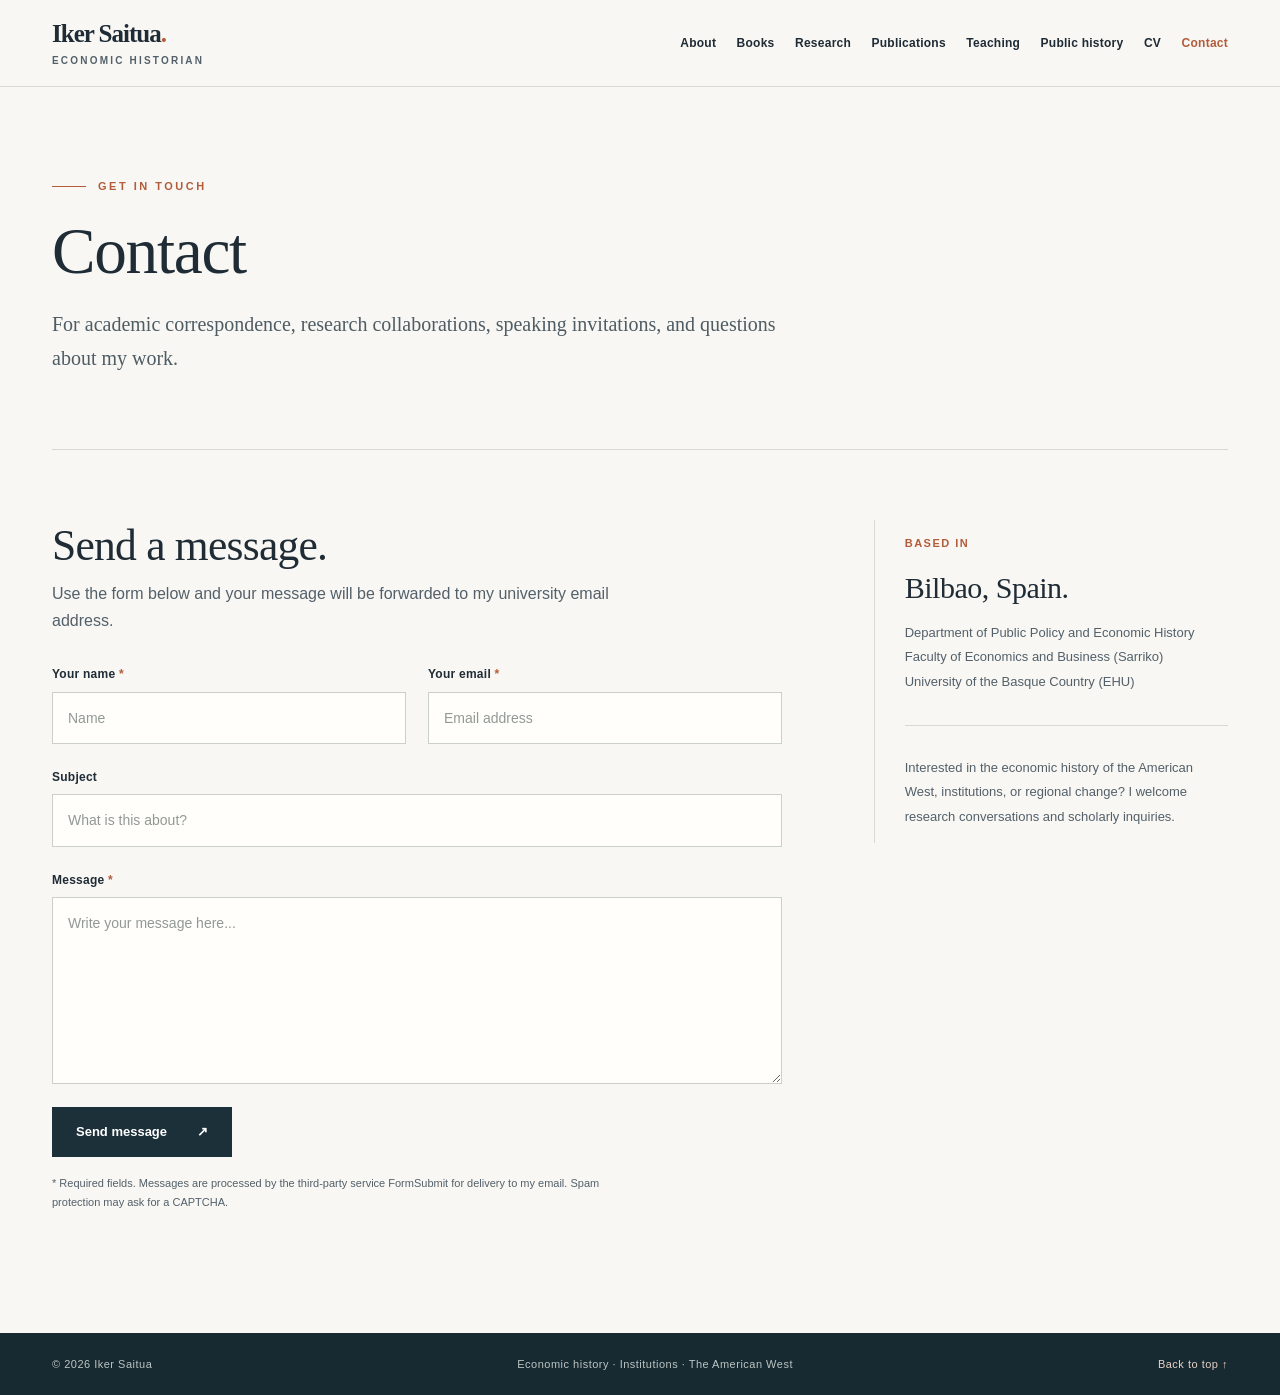
==== contact.html @ 228ddddd "Add files via upload" ====
<!doctype html>
<html lang="en">
<head>
  <meta charset="utf-8">
  <meta name="viewport" content="width=device-width, initial-scale=1">
  <meta name="theme-color" content="#f8f7f3">
  <meta name="description" content="Contact economic historian Iker Saitua at the University of the Basque Country regarding research, talks, and collaborations.">
  <title>Contact · Iker Saitua</title>
  <link rel="icon" href="assets/favicon.svg" type="image/svg+xml">
  <link rel="stylesheet" href="styles.css">
  <script defer src="script.js"></script>
</head>
<body>
  <a class="skip-link" href="#main">Skip to content</a>
  <header class="site-header">
<div class="header-inner shell">
<a aria-label="Iker Saitua, home" class="brand" href="index.html">
<span class="brand-name">Iker Saitua<span class="brand-dot">.</span></span>
<span class="brand-subtitle">Economic Historian</span>
</a>
<button aria-controls="primary-nav" aria-expanded="false" class="menu-toggle" type="button">Menu <span aria-hidden="true">☰</span></button>
<nav aria-label="Main navigation" class="primary-nav" id="primary-nav">
<a href="index.html#about">About</a>
<a href="index.html#books">Books</a>
<a href="index.html#left-behind-west">Research</a>
<a href="publications.html">Publications</a>
<a href="index.html#teaching">Teaching</a>
<a href="index.html#public-history">Public history</a>
<a href="cv.html">CV</a>
<a aria-current="page" href="contact.html">Contact</a>
</nav>
</div>
</header>
  <main id="main">
    <section class="interior-hero shell contact-page-heading">
      <div class="eyebrow"><span class="eyebrow-line"></span> Get in touch</div>
      <h1>Contact</h1>
      <p>For academic correspondence, research collaborations, speaking invitations, and questions about my work.</p>
    </section>
    <section class="shell contact-page-content" aria-label="Contact form and university address">
      <div class="contact-form-area">
        <div class="contact-form-intro">
          <h2>Send a message.</h2>
          <p>Use the form below and your message will be forwarded to my university email address.</p>
        </div>
        <form class="academic-contact-form" action="https://formsubmit.co/iker.saitua&#64;ehu.eus" method="POST">
          <input type="hidden" name="_subject" value="New message from Iker Saitua website">
          <input type="hidden" name="_template" value="table">
          <input type="text" name="_honey" tabindex="-1" autocomplete="off" class="form-honeypot" aria-hidden="true">
          <div class="form-field-row">
            <div class="form-field"><label for="contact-name">Your name <span aria-hidden="true">*</span></label><input type="text" id="contact-name" name="name" autocomplete="name" required maxlength="120" placeholder="Name"></div>
            <div class="form-field"><label for="contact-email">Your email <span aria-hidden="true">*</span></label><input type="email" id="contact-email" name="email" autocomplete="email" required maxlength="254" placeholder="Email address"></div>
          </div>
          <div class="form-field"><label for="contact-subject">Subject</label><input type="text" id="contact-subject" name="subject" maxlength="160" placeholder="What is this about?"></div>
          <div class="form-field"><label for="contact-message">Message <span aria-hidden="true">*</span></label><textarea id="contact-message" name="message" rows="7" required maxlength="10000" placeholder="Write your message here..."></textarea></div>
          <button class="contact-submit" type="submit">Send message <span aria-hidden="true">↗</span></button>
          <p class="form-privacy">* Required fields. Messages are processed by the third-party service FormSubmit for delivery to my email. Spam protection may ask for a CAPTCHA.</p>
        </form>
      </div>
      <aside class="contact-sidebar" aria-label="Academic affiliation">
        <span class="contact-sidebar-kicker">Based in</span>
        <h3>Bilbao, Spain.</h3>
        <p>Department of Public Policy and Economic History<br>Faculty of Economics and Business (Sarriko)<br>University of the Basque Country (EHU)</p>
        <div class="contact-sidebar-rule"></div>
        <p>Interested in the economic history of the American West, institutions, or regional change? I welcome research conversations and scholarly inquiries.</p>
      </aside>
    </section>
  </main>
  <footer class="site-footer"><div class="shell footer-inner"><span>© 2026 Iker Saitua</span><span>Economic history · Institutions · The American West</span><a href="#main">Back to top ↑</a></div></footer>
</body>
</html>
---- styles.css ----
/* Iker Saitua — editorial academic website. No framework or external font needed. */
:root{--paper:#f8f7f3;--white:#fffefa;--ink:#1f2b35;--ink-soft:#53606a;--accent:#b15d3b;--line:#d9d8d1;--muted:#efede6;--deep:#1c3039;--serif:Georgia,'Times New Roman',serif;--sans:'Avenir Next',Avenir,'Segoe UI',Arial,sans-serif;--shell:1180px}
*,*::before,*::after{box-sizing:border-box}
html{scroll-behavior:smooth;scroll-padding-top:90px}
body{margin:0;background:var(--paper);color:var(--ink);font-family:var(--sans);font-size:16px;line-height:1.7;overflow-wrap:break-word}
img{max-width:100%;height:auto}a{color:inherit;text-decoration-color:#c29b86;text-underline-offset:4px}a:hover{color:var(--accent)}a:focus-visible,button:focus-visible{outline:3px solid #c97452;outline-offset:4px}button{font:inherit}
.shell{width:min(calc(100% - 104px),var(--shell));margin-inline:auto}
.skip-link{position:absolute;left:20px;top:-100px;padding:8px 16px;background:white;z-index:30}.skip-link:focus{top:14px}
.site-header{position:sticky;top:0;z-index:20;background:rgba(248,247,243,.96);backdrop-filter:blur(10px);border-bottom:1px solid var(--line)}
.header-inner{min-height:86px;display:flex;align-items:center;justify-content:space-between;gap:32px}.brand{display:flex;flex-direction:column;text-decoration:none;line-height:1.15;flex-shrink:0}.brand-name{font-family:var(--serif);font-size:25px;letter-spacing:-1px;font-weight:700}.brand-dot{color:var(--accent)}.brand-subtitle{margin-top:6px;font-size:10px;letter-spacing:2.2px;text-transform:uppercase;font-weight:700;color:var(--ink-soft)}.primary-nav{display:flex;align-items:center;gap:clamp(11px,1.6vw,26px);font-size:12px;font-weight:700;letter-spacing:.25px;white-space:nowrap}.primary-nav a{text-decoration:none;padding-block:10px}.primary-nav a:hover,.primary-nav a[aria-current='page']{color:var(--accent)}.menu-toggle{display:none}
.hero{min-height:660px;display:grid;grid-template-columns:minmax(0,1.54fr) minmax(270px,.68fr);align-items:center;gap:clamp(44px,8vw,116px);padding-top:94px;padding-bottom:104px}.eyebrow{text-transform:uppercase;font-size:11px;letter-spacing:2.5px;color:var(--accent);font-weight:800;display:flex;align-items:center;gap:12px}.eyebrow-line{width:34px;height:1px;background:currentColor;display:inline-block;flex:none}h1,h2,h3,h4,p{margin-top:0}h1,h2,h3,h4{line-height:1.15}h1,h2{font-family:var(--serif);letter-spacing:-1.3px;font-weight:400}h1{font-size:clamp(49px,5.45vw,79px);line-height:1.09;margin:29px 0 29px}h1 em,.project-section h2 em{color:var(--accent);font-weight:400}.hero-deck{max-width:610px;font-family:var(--serif);font-size:clamp(20px,1.75vw,24px);line-height:1.6;color:#44505a}.hero-actions{display:flex;gap:34px;flex-wrap:wrap;margin-top:37px}.text-link{font-weight:750;font-size:13px;text-decoration:none;border-bottom:1px solid var(--accent);padding-bottom:6px;display:inline-flex;align-items:center;gap:8px;line-height:1.5}.text-link.quiet{border-color:#b8b9b2;color:var(--ink-soft)}.text-link span,.small-arrow-link span{color:var(--accent)}
.hero-aside{max-width:290px;justify-self:center;width:100%;align-self:center}.aside-topline{font-size:10px;letter-spacing:1.6px;text-transform:uppercase;font-weight:800;color:var(--accent);margin-bottom:18px}.book-spotlight-cover{height:332px;width:225px;max-width:100%;margin-inline:auto;box-shadow:13px 14px 0 #e4e0d5,0 12px 27px #1f2b3522}.book-art{position:relative;overflow:hidden;background:#ded8ca}.book-art img{position:absolute;inset:0;width:100%;height:100%;object-fit:cover;display:block}.cover-fallback{position:absolute;inset:0;display:flex;align-items:center;flex-direction:column;justify-content:space-between;text-align:center;padding:14% 6%;gap:8px}.cover-fallback small{font-size:8px;letter-spacing:1.4px}.cover-fallback strong{font-family:Georgia,serif;font-weight:500;line-height:1.15;letter-spacing:2px}.cover-fallback span{font-size:10px;letter-spacing:1.4px}.cover-fallback-sheeptopia{background:linear-gradient(180deg,#a9a69a,#dfdad0 50%,#777c77);color:#173344}.cover-fallback-sheeptopia strong{font-size:29px;letter-spacing:2px}.cover-fallback-basque{background:linear-gradient(180deg,#e7e1cf,#faf7ed 70%,#bbb5a5);color:#324454}.cover-fallback-basque strong{font-size:19px;letter-spacing:.4px}.aside-bottom{display:flex;justify-content:space-between;align-items:center;gap:10px;margin-top:26px;border-top:1px solid var(--line);padding-top:14px;font-size:12px}.aside-bottom>span{color:var(--ink-soft)}.aside-bottom a{font-weight:700;text-decoration:none}
.section{padding-top:105px;padding-bottom:113px}.section-border{border-top:1px solid var(--line)}.section:not(.project-section){display:grid;grid-template-columns:205px minmax(0,1fr);gap:45px}.section-label{text-transform:uppercase;letter-spacing:1.65px;font-size:11px;font-weight:800;color:var(--ink-soft);padding-top:14px}.section-label span{color:var(--accent);margin-right:15px;font-weight:800}.section-content{min-width:0}.section-content h2{font-size:clamp(38px,3.55vw,54px);margin-bottom:30px}.section-content p{color:#47535d;line-height:1.85}.about-layout{display:grid;grid-template-columns:minmax(0,1.55fr) minmax(220px,.75fr);gap:52px}.about-layout p{max-width:680px}.about-facts{border-left:1px solid var(--line);padding-left:28px;margin-top:14px}.about-facts h3{font-size:12px;text-transform:uppercase;letter-spacing:1.4px;margin:0 0 19px}.plain-list{margin:0;padding:0;list-style:none;font-size:13px;color:var(--ink-soft)}.plain-list li{padding:9px 0;border-bottom:1px solid var(--line);line-height:1.55}.award-note{display:flex;gap:11px;margin-top:28px;font-size:12px;line-height:1.65}.award-note strong{font-weight:750}.award-note span:not(.award-symbol){color:var(--ink-soft)}.award-symbol{font-size:25px;color:var(--accent)}
.section-heading-row{display:flex;align-items:baseline;justify-content:space-between;gap:22px;margin-bottom:22px}.section-heading-row h2{margin-bottom:8px}.fine-print{font-size:11px;letter-spacing:1.2px;text-transform:uppercase;color:var(--ink-soft)}.book-grid{display:grid;grid-template-columns:1fr 1fr;gap:43px}.book-card{display:grid;grid-template-columns:150px minmax(0,1fr);gap:21px}.book-image-frame{width:150px;height:226px;box-shadow:7px 8px 0 #e1ded4}.book-image-frame .cover-fallback strong{font-size:17px}.book-image-frame .cover-fallback-basque strong{font-size:13px}.book-image-frame .cover-fallback span{font-size:8px}.book-details h3{font-family:var(--serif);font-weight:400;font-size:24px;letter-spacing:-.5px;margin:10px 0 8px}.book-details p{font-size:13px;line-height:1.65;margin-bottom:14px}.book-details .book-subtitle{font-style:italic;font-family:var(--serif);font-size:15px;color:var(--ink)}.status-line{font-size:10px;text-transform:uppercase;font-weight:800;letter-spacing:1.1px;color:var(--accent)}.book-details .text-link{font-size:12px}
.project-section{background:#edeee8;border-top:1px solid #d8dcd5;border-bottom:1px solid #d8dcd5}.project-shell{display:grid;grid-template-columns:205px minmax(0,1fr);gap:45px}.project-content{max-width:850px}.project-kicker{font-size:11px;letter-spacing:1.5px;text-transform:uppercase;font-weight:800;color:var(--accent);display:flex;align-items:center;gap:9px;margin-bottom:15px}.project-kicker-dot{width:7px;height:7px;border-radius:50%;background:var(--accent)}.project-section h2{font-size:clamp(43px,4.4vw,65px);margin-bottom:10px}.project-subtitle{font-family:var(--serif);font-size:23px;color:#5e645e!important;margin-bottom:31px}.project-content .lead{font-family:var(--serif);font-size:21px;line-height:1.72;color:#2e3b42;max-width:780px}.project-divider{height:1px;background:#cdd2c9;margin:43px 0}.project-content h3{font-family:var(--serif);font-weight:400;font-size:27px;letter-spacing:-.5px;margin:43px 0 14px}.project-content p{max-width:800px;color:#364249;line-height:1.88}.research-steps{margin:15px 0 8px;padding:0;list-style:none;counter-reset:step}.research-steps li{counter-increment:step;display:grid;grid-template-columns:28px 1fr;gap:17px;line-height:1.78;color:#364249;padding:13px 0;border-bottom:1px solid #cfd5cd}.research-steps li:before{content:'0' counter(step);color:var(--accent);font-family:var(--serif);font-size:20px;line-height:1.3}
.project-map{margin:36px 0 12px;max-width:100%;min-width:0}.project-map img{display:block;width:100%;max-width:100%;height:auto;background:white;border:1px solid #dce0da}.project-map figcaption{font-size:11px;line-height:1.7;color:#5a676a;margin-top:12px;max-width:100%}.project-map figcaption strong{font-weight:700}.project-bottom-grid{display:grid;grid-template-columns:1fr 1.28fr;gap:50px;border-top:1px solid #cbd0c8;margin-top:50px}.project-bottom-grid h3{margin-top:34px;font-size:24px}.project-bottom-grid p{font-size:14px}.paper-card{background:rgba(255,255,255,.58);padding:22px;border:1px solid #d3d7ce}.paper-card h4{font-family:var(--serif);font-size:18px;line-height:1.44;letter-spacing:-.2px;font-weight:500;margin-bottom:11px}.paper-card p{font-size:12px;line-height:1.5;margin-bottom:16px}.paper-status{display:inline-block;font-size:10px;text-transform:uppercase;letter-spacing:1px;font-weight:800;color:#7c5944;background:#eee2d4;padding:5px 10px}
.small-arrow-link{font-weight:700;font-size:12px;text-decoration:none;border-bottom:1px solid var(--accent)}.publication-list{list-style:none;margin:0;padding:0}.publication-list li{display:grid;grid-template-columns:60px minmax(0,1fr);gap:15px;border-bottom:1px solid var(--line);padding:23px 0 23px}.publication-list li:first-child{border-top:1px solid var(--line)}.pub-year{font-size:12px;font-weight:800;color:var(--accent);padding-top:3px}.publication-list li a,.pub-title{font-family:var(--serif);font-size:19px;line-height:1.45;font-weight:500;text-decoration:none;display:block}.publication-list li a:hover{text-decoration:underline}.pub-source{font-size:13px;color:var(--ink-soft);display:block;line-height:1.6;margin-top:8px}.pub-award{color:var(--accent);font-weight:750}
.teaching-grid,.public-grid{display:grid;grid-template-columns:1fr 1.15fr;gap:55px}.teaching-grid p,.public-grid p{max-width:450px}.courses{border-top:1px solid var(--line)}.course-item{display:grid;grid-template-columns:88px 1fr;gap:12px;padding:20px 0;border-bottom:1px solid var(--line);font-size:13px}.course-item>span{color:var(--accent);font-size:11px;font-weight:750;padding-top:2px}.course-item strong{display:block;line-height:1.5;font-size:14px}.course-item small{display:block;color:var(--ink-soft);font-size:12px;margin-top:5px}.public-links{border-top:1px solid var(--line)}.public-links a,.public-item{position:relative;display:block;padding:19px 22px 19px 0;border-bottom:1px solid var(--line);text-decoration:none}.public-links small,.public-item small{display:block;color:var(--accent);font-size:10px;letter-spacing:1px;text-transform:uppercase;margin-bottom:8px;font-weight:750}.public-links strong,.public-item strong{display:block;font-family:var(--serif);font-weight:400;font-size:19px;line-height:1.45}.public-links a>span{position:absolute;right:0;top:27px;color:var(--accent)}.public-item span{display:block;font-size:12px;color:var(--ink-soft);margin-top:5px}
.contact-section{background:var(--deep);color:#f5f0e7;padding:100px 0}.contact-inner{display:grid;grid-template-columns:1.05fr .9fr;gap:80px;align-items:end}.eyebrow.light{color:#e0a482}.contact-inner h2{font-size:clamp(45px,4.3vw,64px);line-height:1.1;margin:21px 0}.contact-inner p{color:#c2c9c8;line-height:1.8;font-size:14px}.contact-cta>a{display:block;color:#f5d4ba;text-decoration:none;font-family:var(--serif);font-size:clamp(20px,2.1vw,30px);padding-bottom:19px;border-bottom:1px solid #6b7778;overflow-wrap:anywhere}.contact-cta p{font-size:13px;margin-top:24px}.site-footer{background:#172931;color:#bbc5c3}.footer-inner{display:flex;justify-content:space-between;gap:18px;padding:22px 0;font-size:11px;letter-spacing:.5px}.site-footer a{text-decoration:none;color:#e7d2c6}
/* Secondary pages */
.interior-hero{padding-top:90px;padding-bottom:62px;border-bottom:1px solid var(--line)}.interior-hero h1{margin:20px 0;font-size:clamp(50px,5.1vw,72px)}.interior-hero p{font-family:var(--serif);font-size:20px;max-width:760px;color:#4e5c64}.interior-main{padding-block:62px 116px}.interior-section{display:grid;grid-template-columns:205px 1fr;gap:45px;padding:40px 0;border-bottom:1px solid var(--line)}.interior-section:first-child{padding-top:0}.interior-section h2{font-family:var(--serif);font-size:36px;font-weight:400;margin-bottom:23px}.interior-section h3{font-size:16px;margin-top:25px}.interior-section p{max-width:800px;color:#4b5961}.cv-timeline{display:grid;grid-template-columns:120px 1fr;gap:14px;padding:14px 0;border-bottom:1px solid var(--line)}.cv-timeline span{font-size:12px;color:var(--accent);font-weight:750}.cv-timeline strong{display:block;font-size:15px}.cv-timeline small{display:block;font-size:13px;color:var(--ink-soft)}.compact-list{padding-left:20px}.compact-list li{padding:4px 0}.interior-download{background:#edeae0;padding:22px 24px;margin-top:35px;border-left:3px solid var(--accent);font-size:14px}.publication-list.full li a,.publication-list.full .pub-title{font-size:17px}.publication-list.full li{padding:17px 0}.pub-info{color:var(--ink-soft);font-size:12px;margin-top:7px}.page-note{font-size:12px;color:var(--ink-soft);line-height:1.6}
@media(max-width:1130px){.shell{width:min(calc(100% - 72px),var(--shell))}.header-inner{gap:18px}.primary-nav{gap:12px;font-size:11px}.section:not(.project-section),.project-shell,.interior-section{grid-template-columns:160px minmax(0,1fr);gap:25px}.book-grid{gap:27px}.book-card{grid-template-columns:120px 1fr;gap:17px}.book-image-frame{width:120px;height:184px}.book-details h3{font-size:21px}}
@media(max-width:820px){.shell{width:min(calc(100% - 44px),var(--shell))}.header-inner{min-height:75px;position:relative}.menu-toggle{display:flex;align-items:center;gap:9px;background:none;border:1px solid var(--line);padding:8px 12px;border-radius:2px;color:var(--ink);font-size:12px;font-weight:800}.menu-toggle span{font-size:15px}.primary-nav{display:none;position:absolute;top:100%;left:-22px;right:-22px;background:var(--paper);padding:15px 22px 22px;border-bottom:1px solid var(--line);box-shadow:0 13px 20px #1e30331b;white-space:normal;grid-template-columns:1fr 1fr;gap:2px 12px}.primary-nav.is-open{display:grid}.primary-nav a{font-size:13px;padding:9px 4px}.hero{grid-template-columns:1fr minmax(160px,.43fr);gap:29px;min-height:auto;padding:75px 0 84px}.hero-aside{max-width:190px}.book-spotlight-cover{height:254px;width:168px}.aside-bottom{display:block}.aside-bottom a{display:block}.hero h1{font-size:clamp(44px,6.8vw,62px)}.hero-deck{font-size:20px}.section{padding-block:76px}.section:not(.project-section),.project-shell,.interior-section{display:block}.section-label{margin-bottom:27px}.about-layout{grid-template-columns:1.25fr .9fr;gap:34px}.book-grid{grid-template-columns:1fr 1fr}.book-card{display:block}.book-image-frame{margin-bottom:24px;width:145px;height:217px}.teaching-grid,.public-grid{gap:30px}.interior-hero{padding-top:70px}}
@media(max-width:600px){html{scroll-padding-top:75px}.shell{width:min(calc(100% - 36px),var(--shell))}.hero{display:block;padding-top:60px;padding-bottom:73px}.hero h1{font-size:clamp(43px,10.7vw,66px);letter-spacing:-1.9px}.hero-deck{font-size:19px}.hero-actions{gap:21px}.hero-aside{margin-top:50px;max-width:none;border-top:1px solid var(--line);padding-top:22px;display:grid;grid-template-columns:120px 1fr;column-gap:19px;align-items:center}.aside-topline{grid-column:1/-1}.book-spotlight-cover{width:116px;height:175px;grid-column:1;grid-row:2;margin-left:0;box-shadow:6px 7px 0 #e4e0d5}.aside-bottom{grid-column:2;grid-row:2;align-self:center;margin-top:0;border-top:0}.aside-bottom a{margin-top:7px;font-family:var(--serif);font-size:22px}.section{padding-block:65px}.section-content h2{font-size:39px}.about-layout,.book-grid,.teaching-grid,.public-grid,.project-bottom-grid,.contact-inner{display:block}.about-facts{margin-top:34px;border-top:1px solid var(--line);border-left:0;padding:25px 0 0}.book-card{display:grid;grid-template-columns:100px minmax(0,1fr);gap:21px;padding-bottom:28px}.book-card + .book-card{padding-top:28px;border-top:1px solid var(--line)}.book-image-frame{width:100px;height:152px}.book-details h3{font-size:21px}.book-details p{font-size:12px}.book-details .book-subtitle{font-size:14px}.book-image-frame .cover-fallback strong{font-size:13px}.project-section h2{font-size:43px}.project-subtitle{font-size:20px}.project-content .lead{font-size:19px}.project-content h3{font-size:25px}.research-steps li{font-size:14px}.project-bottom-grid>div+div{margin-top:28px;border-top:1px solid #cbd0c8}.publication-list li{grid-template-columns:47px 1fr;gap:10px}.publication-list li a,.pub-title{font-size:17px}.pub-source{font-size:12px}.section-heading-row{align-items:center}.teaching-grid>.courses,.public-grid>.public-links{margin-top:36px}.contact-section{padding-block:72px}.contact-cta{margin-top:38px}.footer-inner{display:block}.footer-inner>span,.footer-inner>a{display:block;margin:5px 0}.interior-hero h1{font-size:48px}.interior-section{padding:30px 0}.cv-timeline{grid-template-columns:90px 1fr}.interior-main{padding-top:40px}.project-map figcaption{font-size:10px}}
@media(prefers-reduced-motion:reduce){html{scroll-behavior:auto}}

/* Academic contact information in deliberately obfuscated, non-clickable form. */
.bio-contact{font-size:14px;color:var(--ink-soft)}.bio-contact span{font-weight:700;white-space:normal;overflow-wrap:anywhere}
.contact-cta>.contact-email{display:block;color:#f5d4ba;font-family:var(--serif);font-size:clamp(20px,2.1vw,30px);line-height:1.3;padding-bottom:19px;border-bottom:1px solid #6b7778;overflow-wrap:anywhere;margin:0}
.project-map .map-credit{font-weight:650;color:#35484f}


/* Contact — private form on a separate page, in the spirit of academic sites using Google Forms. */
.contact-button{display:inline-flex;align-items:center;gap:16px;padding:13px 0;border-bottom:1px solid #bbad9d;color:#f5d4ba;font-family:var(--serif);font-size:clamp(26px,2.4vw,34px);text-decoration:none;line-height:1.3}
.contact-button:hover{color:#fff}
.contact-page-heading{padding-bottom:54px}
.contact-page-content{display:grid;grid-template-columns:minmax(0,1.55fr) minmax(240px,.75fr);gap:clamp(45px,7vw,110px);padding-block:70px 120px}
.contact-form-intro h2{font-family:var(--serif);font-weight:400;letter-spacing:-.75px;font-size:clamp(30px,3.4vw,46px);margin-bottom:10px}
.contact-form-intro p{color:var(--ink-soft);margin-bottom:30px;max-width:580px}
.academic-contact-form{display:grid;gap:23px;max-width:730px}
.form-field-row{display:grid;grid-template-columns:repeat(2,minmax(0,1fr));gap:22px}
.form-field{min-width:0;display:flex;flex-direction:column;gap:7px}
.form-field label{font-size:12px;font-weight:780;letter-spacing:.25px;color:var(--ink)}
.form-field label span{color:var(--accent)}
.form-field input,.form-field textarea{width:100%;min-width:0;background:var(--white);color:var(--ink);border:1px solid #cbd0cb;border-radius:0;padding:14px 15px;font:inherit;font-size:14px;line-height:1.6;transition:border-color .2s ease,box-shadow .2s ease}
.form-field input:focus,.form-field textarea:focus{outline:2px solid #b15d3b55;outline-offset:0;border-color:var(--accent)}
.form-field textarea{resize:vertical;min-height:165px}
.form-field ::placeholder{color:#929994}
.contact-submit{justify-self:start;background:var(--deep);border:1px solid var(--deep);color:white;padding:13px 23px;cursor:pointer;font-weight:750;font-size:13px;display:inline-flex;align-items:center;gap:30px;transition:background .2s ease}
.contact-submit:hover{background:#324b58}
.contact-submit:focus-visible{outline:3px solid var(--accent);outline-offset:3px}
.form-privacy{max-width:590px;color:var(--ink-soft);font-size:11px;line-height:1.75;margin:-6px 0 0}
.form-honeypot{position:absolute!important;left:-10000px!important;width:1px!important;height:1px!important;opacity:0!important}
.contact-sidebar{border-left:1px solid var(--line);padding:8px 0 0 30px;align-self:start}
.contact-sidebar-kicker{font-size:11px;color:var(--accent);font-weight:800;letter-spacing:1.5px;text-transform:uppercase}
.contact-sidebar h3{font-family:var(--serif);font-size:30px;font-weight:400;letter-spacing:-.5px;margin:16px 0 15px}
.contact-sidebar p{font-size:13px;color:var(--ink-soft);line-height:1.9}
.contact-sidebar-rule{height:1px;background:var(--line);margin:30px 0}
@media(max-width:820px){.contact-page-content{grid-template-columns:minmax(0,1fr);gap:38px;padding-block:50px 85px}.contact-sidebar{border-left:0;border-top:1px solid var(--line);padding:26px 0 0}}
@media(max-width:600px){.form-field-row{grid-template-columns:1fr;gap:21px}.contact-page-content{padding-block:44px 72px}.contact-form-intro h2{font-size:34px}.academic-contact-form{gap:20px}.contact-page-heading{padding-bottom:44px}}

/* Author photograph in the About sidebar: supplied by Iker Saitua. */
.profile-photo{margin:0 0 32px;max-width:100%;}
.profile-photo img{display:block;width:100%;max-width:270px;height:auto;aspect-ratio:3/4;object-fit:cover;object-position:center center;filter:grayscale(1);background:#ebe9e3;}
.profile-photo figcaption{font-size:10px;text-transform:uppercase;letter-spacing:1.2px;color:var(--ink-soft);font-weight:700;margin-top:12px}
@media(max-width:820px){.profile-photo img{max-width:250px}}
@media(max-width:600px){.profile-photo{margin-bottom:28px}.profile-photo img{max-width:230px}}

/* Author photograph — the Anaconda smelter stack, 20 November 2021. */
.project-photo{margin:34px 0 42px;max-width:100%;min-width:0}
.project-photo img{display:block;width:100%;max-width:100%;height:auto;aspect-ratio:4/3;object-fit:cover;border:1px solid #cbd0c8;background:#d7d9d8}
.project-photo figcaption{max-width:100%;margin-top:12px;font-size:11px;line-height:1.75;color:#586469}
.project-photo .photo-credit{font-weight:700;color:#35484f;white-space:normal}
@media(max-width:600px){.project-photo{margin:26px 0 34px}.project-photo figcaption{font-size:10px}}

/* Degree-programme details, consistent with the academic teaching list. */
.course-item .course-programme-note{font-size:12px;line-height:1.7;color:var(--ink-soft);margin:10px 0 0;max-width:440px}
.course-programme-note a{text-decoration:underline;text-decoration-color:var(--accent);text-underline-offset:3px}

/* Official course link without changing the teaching list typography. */
.course-official-link{color:inherit;text-decoration:underline;text-decoration-color:var(--accent);text-decoration-thickness:1px;text-underline-offset:3px}
.course-official-link:hover,.course-official-link:focus-visible{text-decoration-thickness:2px}
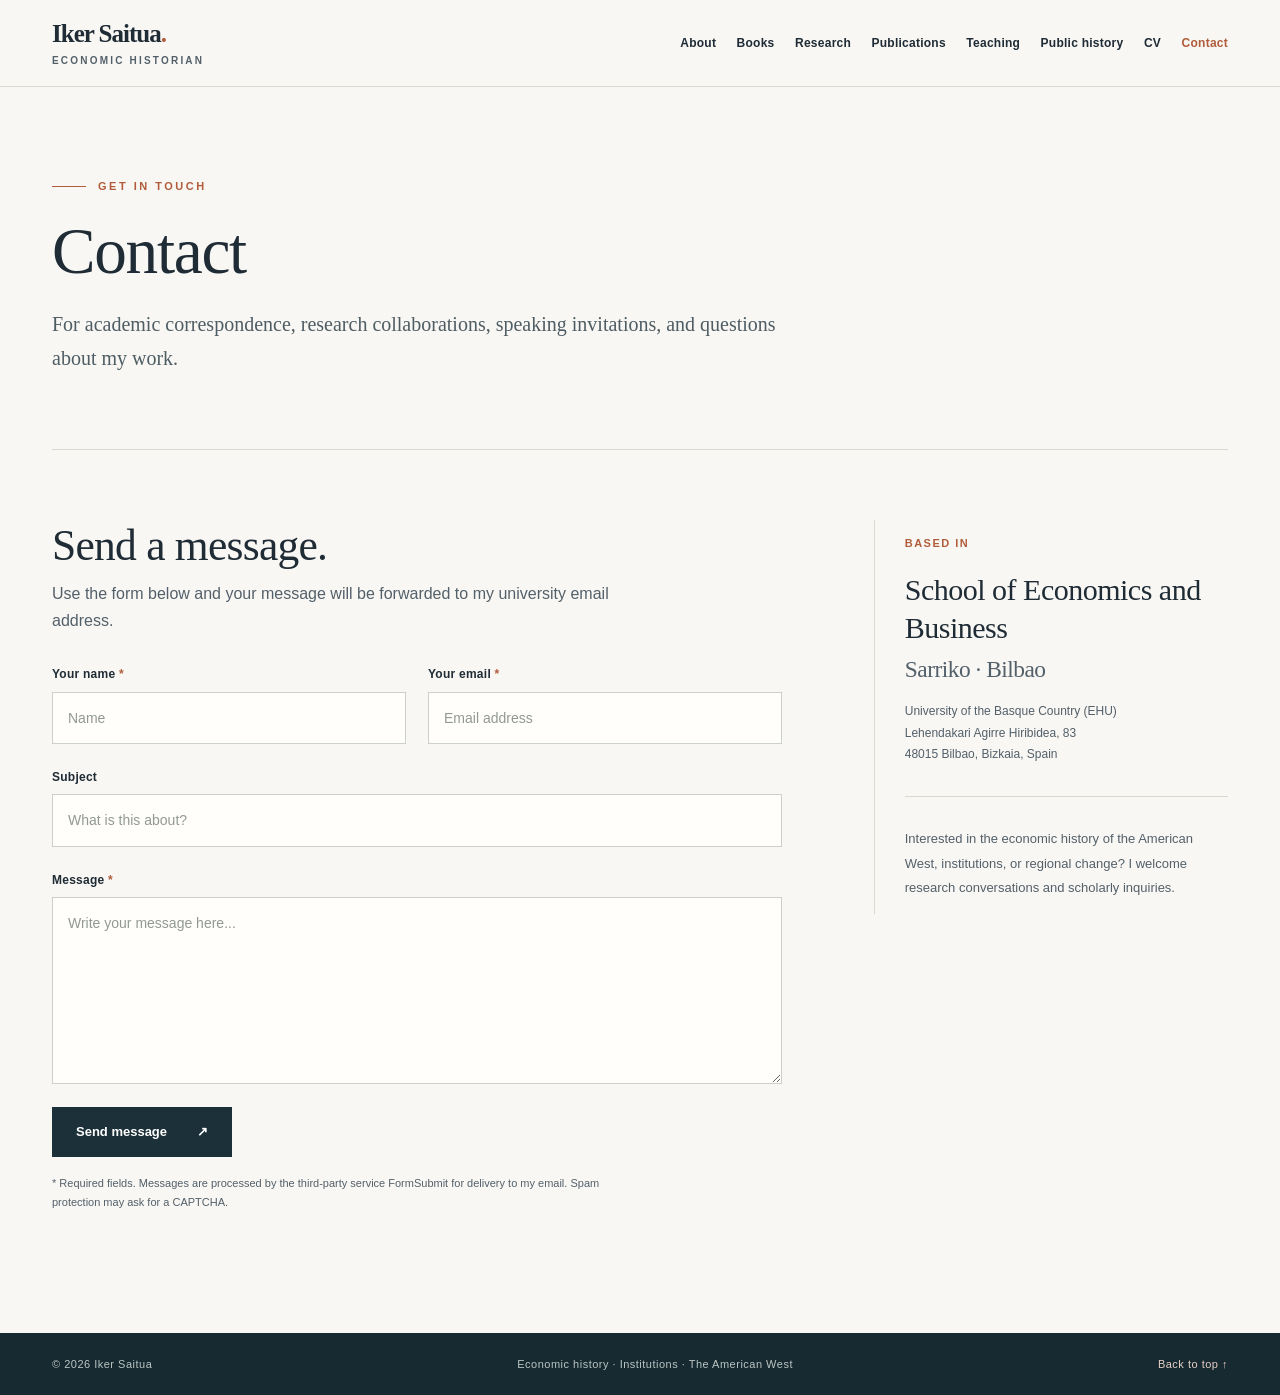
==== commit 13b252e9: "Final academic website update – October 2026" ====
--- a/contact.html
+++ b/contact.html
@@ -59,8 +59,8 @@
       </div>
       <aside class="contact-sidebar" aria-label="Academic affiliation">
         <span class="contact-sidebar-kicker">Based in</span>
-        <h3>Bilbao, Spain.</h3>
-        <p>Department of Public Policy and Economic History<br>Faculty of Economics and Business (Sarriko)<br>University of the Basque Country (EHU)</p>
+        <h3>School of Economics and Business<br><span class="contact-campus">Sarriko · Bilbao</span></h3>
+        <address class="contact-postal-address">University of the Basque Country (EHU)<br>Lehendakari Agirre Hiribidea, 83<br>48015 Bilbao, Bizkaia, Spain</address>
         <div class="contact-sidebar-rule"></div>
         <p>Interested in the economic history of the American West, institutions, or regional change? I welcome research conversations and scholarly inquiries.</p>
       </aside>
--- a/styles.css
+++ b/styles.css
@@ -80,3 +80,8 @@
 /* Official course link without changing the teaching list typography. */
 .course-official-link{color:inherit;text-decoration:underline;text-decoration-color:var(--accent);text-decoration-thickness:1px;text-underline-offset:3px}
 .course-official-link:hover,.course-official-link:focus-visible{text-decoration-thickness:2px}
+
+/* Based in: academic home and discreet postal address */
+.contact-sidebar h3{overflow-wrap:break-word;line-height:1.28}
+.contact-sidebar .contact-campus{font-size:.78em;color:var(--ink-soft)}
+.contact-sidebar .contact-postal-address{font-style:normal;font-size:12px;line-height:1.8;color:var(--ink-soft)}
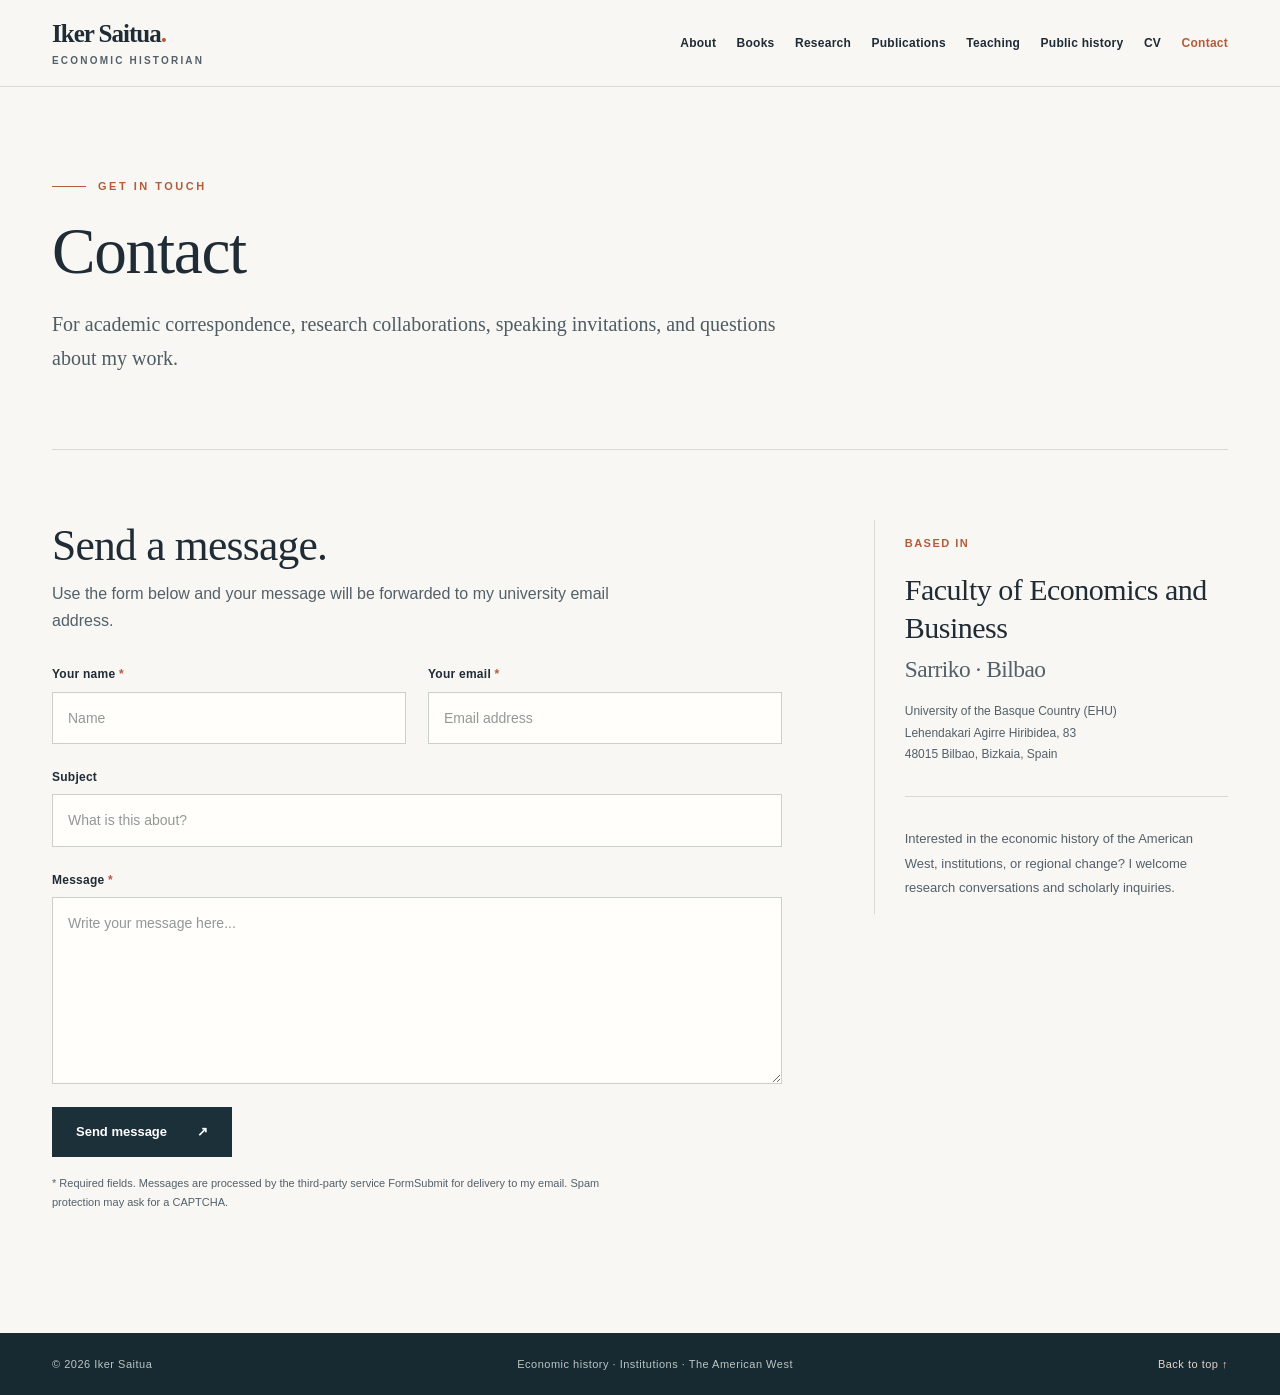
==== commit 5917603c: "Add files via upload" ====
--- a/contact.html
+++ b/contact.html
@@ -59,7 +59,7 @@
       </div>
       <aside class="contact-sidebar" aria-label="Academic affiliation">
         <span class="contact-sidebar-kicker">Based in</span>
-        <h3>School of Economics and Business<br><span class="contact-campus">Sarriko · Bilbao</span></h3>
+        <h3>Faculty of Economics and Business<br><span class="contact-campus">Sarriko · Bilbao</span></h3>
         <address class="contact-postal-address">University of the Basque Country (EHU)<br>Lehendakari Agirre Hiribidea, 83<br>48015 Bilbao, Bizkaia, Spain</address>
         <div class="contact-sidebar-rule"></div>
         <p>Interested in the economic history of the American West, institutions, or regional change? I welcome research conversations and scholarly inquiries.</p>
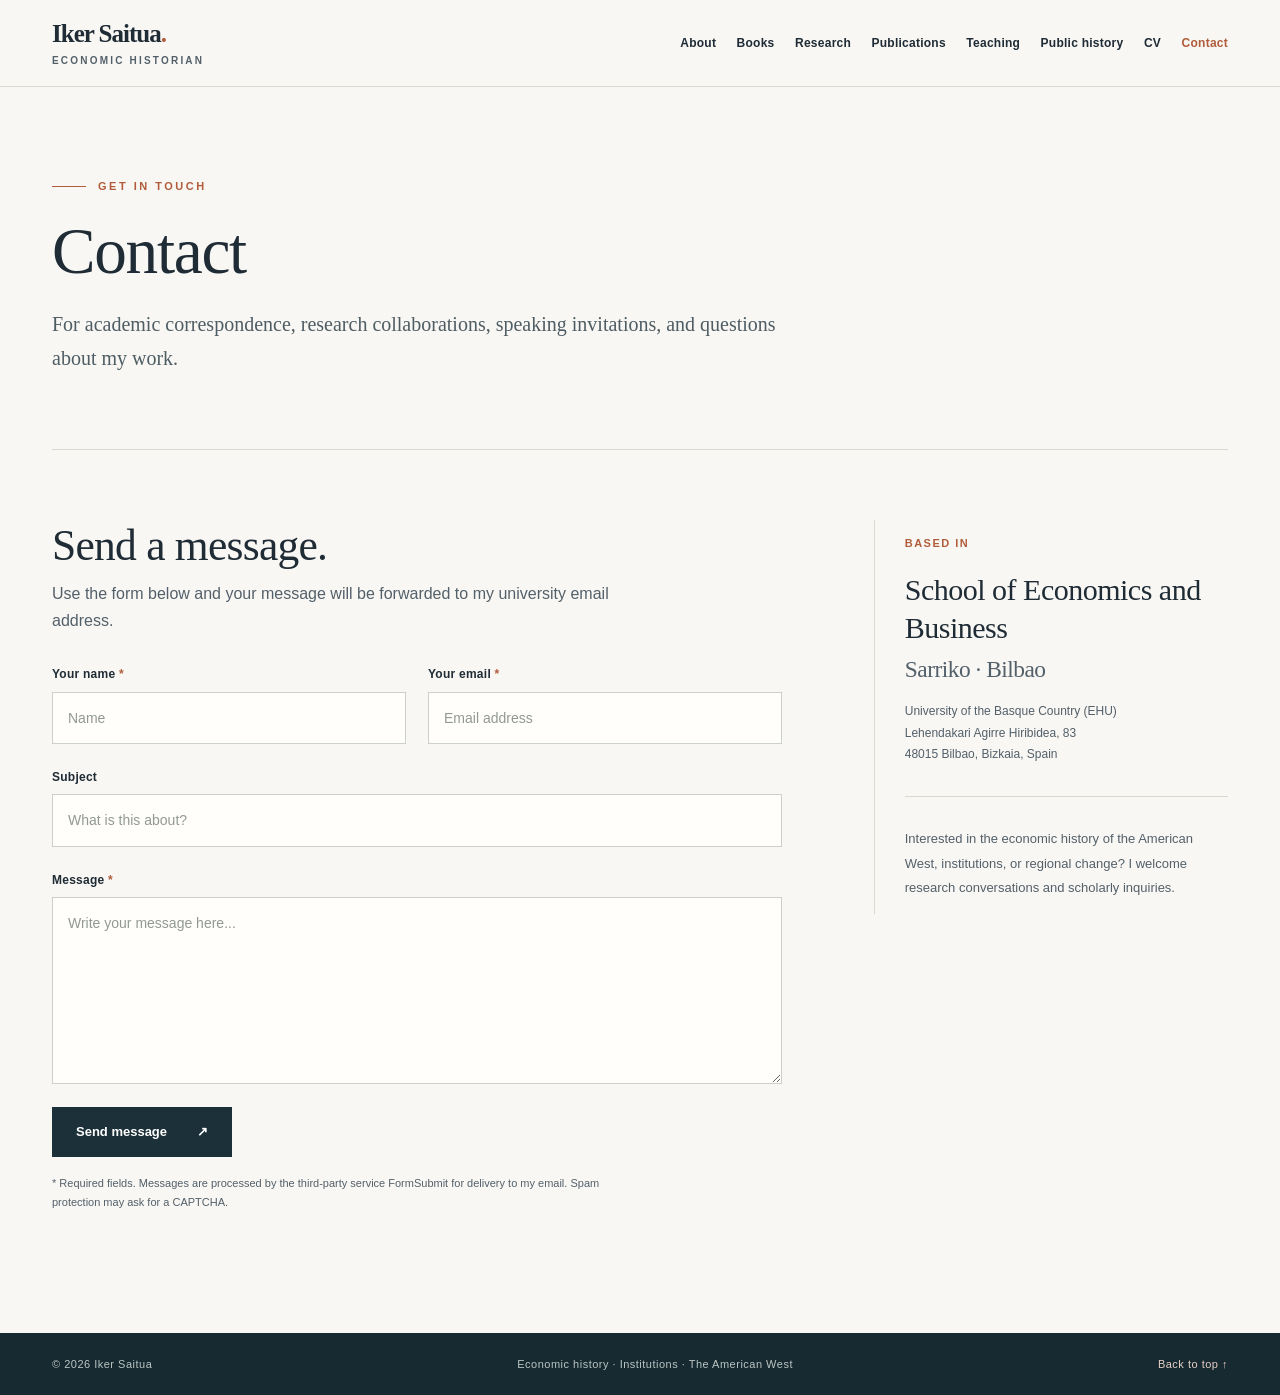
==== commit 34fe4387: "Add files via upload" ====
--- a/contact.html
+++ b/contact.html
@@ -59,7 +59,7 @@
       </div>
       <aside class="contact-sidebar" aria-label="Academic affiliation">
         <span class="contact-sidebar-kicker">Based in</span>
-        <h3>Faculty of Economics and Business<br><span class="contact-campus">Sarriko · Bilbao</span></h3>
+        <h3>School of Economics and Business<br><span class="contact-campus">Sarriko · Bilbao</span></h3>
         <address class="contact-postal-address">University of the Basque Country (EHU)<br>Lehendakari Agirre Hiribidea, 83<br>48015 Bilbao, Bizkaia, Spain</address>
         <div class="contact-sidebar-rule"></div>
         <p>Interested in the economic history of the American West, institutions, or regional change? I welcome research conversations and scholarly inquiries.</p>
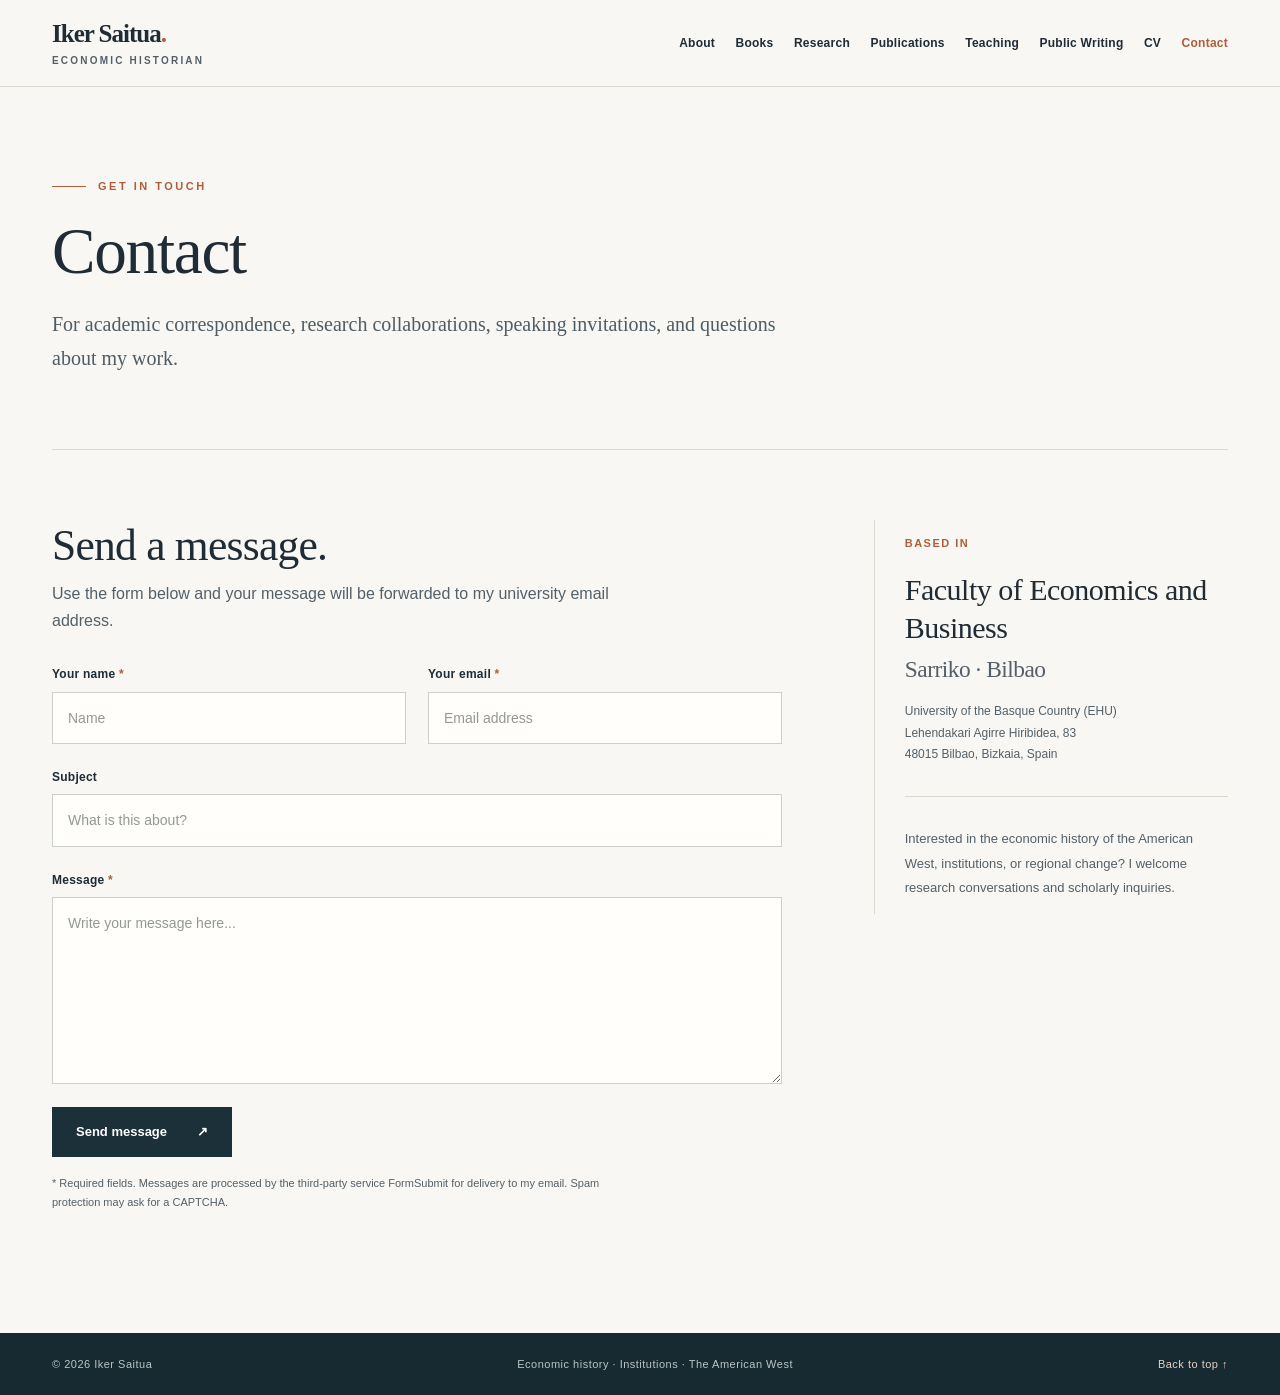
==== commit 50321a66: "Add files via upload" ====
--- a/contact.html
+++ b/contact.html
@@ -25,7 +25,7 @@
 <a href="index.html#left-behind-west">Research</a>
 <a href="publications.html">Publications</a>
 <a href="index.html#teaching">Teaching</a>
-<a href="index.html#public-history">Public history</a>
+<a href="index.html#public-writing">Public Writing</a>
 <a href="cv.html">CV</a>
 <a aria-current="page" href="contact.html">Contact</a>
 </nav>
@@ -59,7 +59,7 @@
       </div>
       <aside class="contact-sidebar" aria-label="Academic affiliation">
         <span class="contact-sidebar-kicker">Based in</span>
-        <h3>School of Economics and Business<br><span class="contact-campus">Sarriko · Bilbao</span></h3>
+        <h3>Faculty of Economics and Business<br><span class="contact-campus">Sarriko · Bilbao</span></h3>
         <address class="contact-postal-address">University of the Basque Country (EHU)<br>Lehendakari Agirre Hiribidea, 83<br>48015 Bilbao, Bizkaia, Spain</address>
         <div class="contact-sidebar-rule"></div>
         <p>Interested in the economic history of the American West, institutions, or regional change? I welcome research conversations and scholarly inquiries.</p>
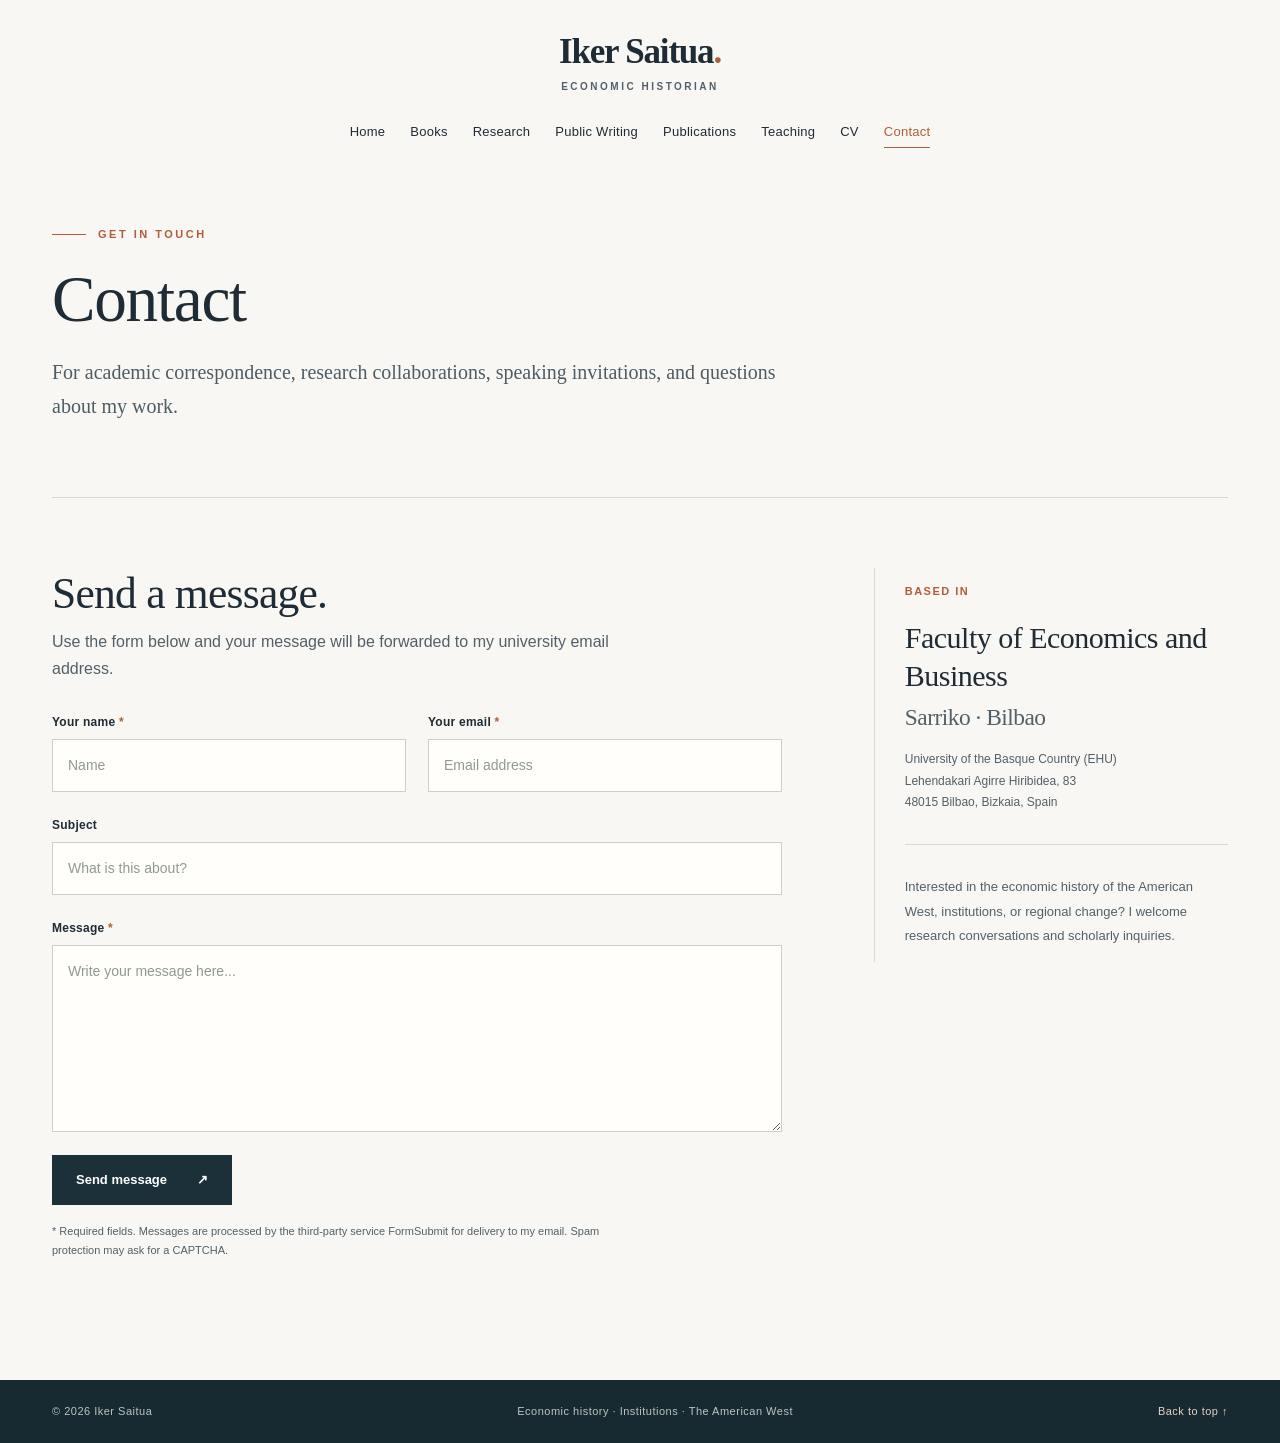
==== commit ff1b1a13: "Add files via upload" ====
--- a/contact.html
+++ b/contact.html
@@ -12,25 +12,14 @@
 </head>
 <body>
   <a class="skip-link" href="#main">Skip to content</a>
-  <header class="site-header">
-<div class="header-inner shell">
-<a aria-label="Iker Saitua, home" class="brand" href="index.html">
-<span class="brand-name">Iker Saitua<span class="brand-dot">.</span></span>
-<span class="brand-subtitle">Economic Historian</span>
-</a>
-<button aria-controls="primary-nav" aria-expanded="false" class="menu-toggle" type="button">Menu <span aria-hidden="true">☰</span></button>
-<nav aria-label="Main navigation" class="primary-nav" id="primary-nav">
-<a href="index.html#about">About</a>
-<a href="index.html#books">Books</a>
-<a href="index.html#left-behind-west">Research</a>
+  <a class="skip-link" href="#main">Skip to content</a><header class="site-header"><div class="header-inner shell"><a aria-label="Iker Saitua, home" class="brand" href="index.html"><span class="brand-name">Iker Saitua<span class="brand-dot">.</span></span><span class="brand-subtitle">Economic Historian</span></a><button aria-controls="primary-nav" aria-expanded="false" class="menu-toggle" type="button">Menu <span aria-hidden="true">☰</span></button><nav aria-label="Main navigation" class="primary-nav" id="primary-nav"><a href="index.html">Home</a>
+<a href="books.html">Books</a>
+<a href="research.html">Research</a>
+<a href="public-writing.html">Public Writing</a>
 <a href="publications.html">Publications</a>
-<a href="index.html#teaching">Teaching</a>
-<a href="index.html#public-writing">Public Writing</a>
+<a href="teaching.html">Teaching</a>
 <a href="cv.html">CV</a>
-<a aria-current="page" href="contact.html">Contact</a>
-</nav>
-</div>
-</header>
+<a href="contact.html" aria-current="page">Contact</a></nav></div></header>
   <main id="main">
     <section class="interior-hero shell contact-page-heading">
       <div class="eyebrow"><span class="eyebrow-line"></span> Get in touch</div>
--- a/styles.css
+++ b/styles.css
@@ -85,3 +85,23 @@
 .contact-sidebar h3{overflow-wrap:break-word;line-height:1.28}
 .contact-sidebar .contact-campus{font-size:.78em;color:var(--ink-soft)}
 .contact-sidebar .contact-postal-address{font-style:normal;font-size:12px;line-height:1.8;color:var(--ink-soft)}
+
+/* November 2026: centered navigation and a personal, multipage structure. */
+.site-header{position:relative;background:var(--paper);backdrop-filter:none;border-bottom:none}
+.header-inner{display:flex;flex-direction:column;justify-content:center;gap:24px;padding:32px 0 22px;min-height:0}
+.brand{text-align:center}.brand-name{font-size:35px;letter-spacing:-1.2px}.brand-subtitle{font-size:10px;letter-spacing:2.5px;margin-top:9px}
+.primary-nav{justify-content:center;flex-wrap:wrap;gap:8px 25px;font-size:13px;font-weight:500;white-space:normal}
+.primary-nav a{padding:4px 0;border-bottom:1px solid transparent}.primary-nav a[aria-current='page']{border-bottom-color:var(--accent)}
+.home-intro{padding-top:54px;padding-bottom:90px}.home-intro h1{text-align:center;font-size:clamp(38px,4.5vw,62px);margin:0 0 48px;line-height:1.15;letter-spacing:-1.6px}
+.mobile-break{display:none}.home-columns{display:grid;grid-template-columns:.92fr 1fr 1fr;gap:35px;align-items:start}.home-columns p{font-size:15px;line-height:1.85;margin-bottom:23px}.home-columns a{text-decoration-thickness:1px}
+.home-portrait>img{width:100%;height:auto;display:block}.home-portrait .portrait-caption{font-size:11px;line-height:1.6;color:var(--ink-soft);margin:13px 0 25px;letter-spacing:.5px}
+.home-book{border-top:1px solid var(--line);padding-top:23px;display:grid;grid-template-columns:75px 1fr;gap:18px;align-items:center}.home-book img{display:block;width:75px;height:auto}.home-book .status-line{font-size:9px;letter-spacing:.7px}.home-book div>a{font-family:var(--serif);font-size:23px;display:block;margin:5px 0}.home-book small{display:block;font-size:11px;color:var(--ink-soft)}
+.latest-essay{border-top:1px solid var(--line);border-bottom:1px solid var(--line);padding:20px 0;margin:0 0 25px}.latest-essay .status-line{font-size:9px}.latest-essay>a{display:block;font-family:var(--serif);font-size:22px;line-height:1.4;margin-top:9px}
+#main>.section{padding-block:55px 85px;border-top:none}#main>.section>.section-label{display:none}#main>.section:not(.project-section){display:block}#main>.section .section-content>h1{font-size:55px;margin-top:0}
+#books .section-heading-row h1{font-size:55px;margin:0}#books .section-heading-row{margin-bottom:35px}#books .book-grid{gap:50px}
+#public-writing .public-grid{grid-template-columns:.7fr 1.3fr}#public-writing h1{font-size:55px;margin-top:0}#public-writing .public-links a:first-child{padding-top:24px}
+#teaching h1{font-size:55px;margin-top:0}.project-shell{display:block}.project-section h1{font-size:55px;margin-top:0}.interior-hero{padding-top:55px}.site-footer{margin-top:0}
+@media(max-width:1000px){.home-columns{gap:25px}.home-columns p{font-size:14px}.primary-nav{gap:8px 18px}.home-intro h1{font-size:48px}}
+@media(max-width:820px){.header-inner{position:relative;gap:18px}.primary-nav{position:static;display:flex;background:none;box-shadow:none;border:0;padding:0;grid-template-columns:none}.menu-toggle{display:none}.home-columns{grid-template-columns:.75fr 1.25fr;gap:28px}.home-work{grid-column:2}.home-bio{grid-column:2;grid-row:1}.home-portrait{grid-column:1;grid-row:1 / span 2}.home-columns p{font-size:15px}.home-intro{padding-top:30px}.home-intro h1{font-size:44px;margin-bottom:35px}}
+@media(max-width:600px){.header-inner{padding-top:25px;padding-bottom:16px;gap:16px}.brand-name{font-size:31px}.menu-toggle{display:flex}.primary-nav{display:none;width:100%;grid-template-columns:1fr 1fr;gap:5px 18px;text-align:center}.primary-nav.is-open{display:grid}.primary-nav a{font-size:14px}.home-intro{padding-top:22px;padding-bottom:55px}.home-intro h1{font-size:38px;letter-spacing:-1px;margin-bottom:28px}.mobile-break{display:inline}.home-columns{display:flex;flex-direction:column;gap:28px}.home-portrait{width:100%;max-width:350px;margin-inline:auto}.home-bio,.home-work{width:100%}.home-columns p{font-size:16px;line-height:1.8}.home-book{margin-bottom:6px}#main>.section{padding-block:30px 55px}#main>.section h1,#books .section-heading-row h1,#public-writing h1,#teaching h1{font-size:40px}#public-writing .public-grid{display:block}.interior-hero{padding-top:30px}.interior-hero h1{font-size:40px}}
+@media(prefers-reduced-motion:reduce){html{scroll-behavior:auto}}
